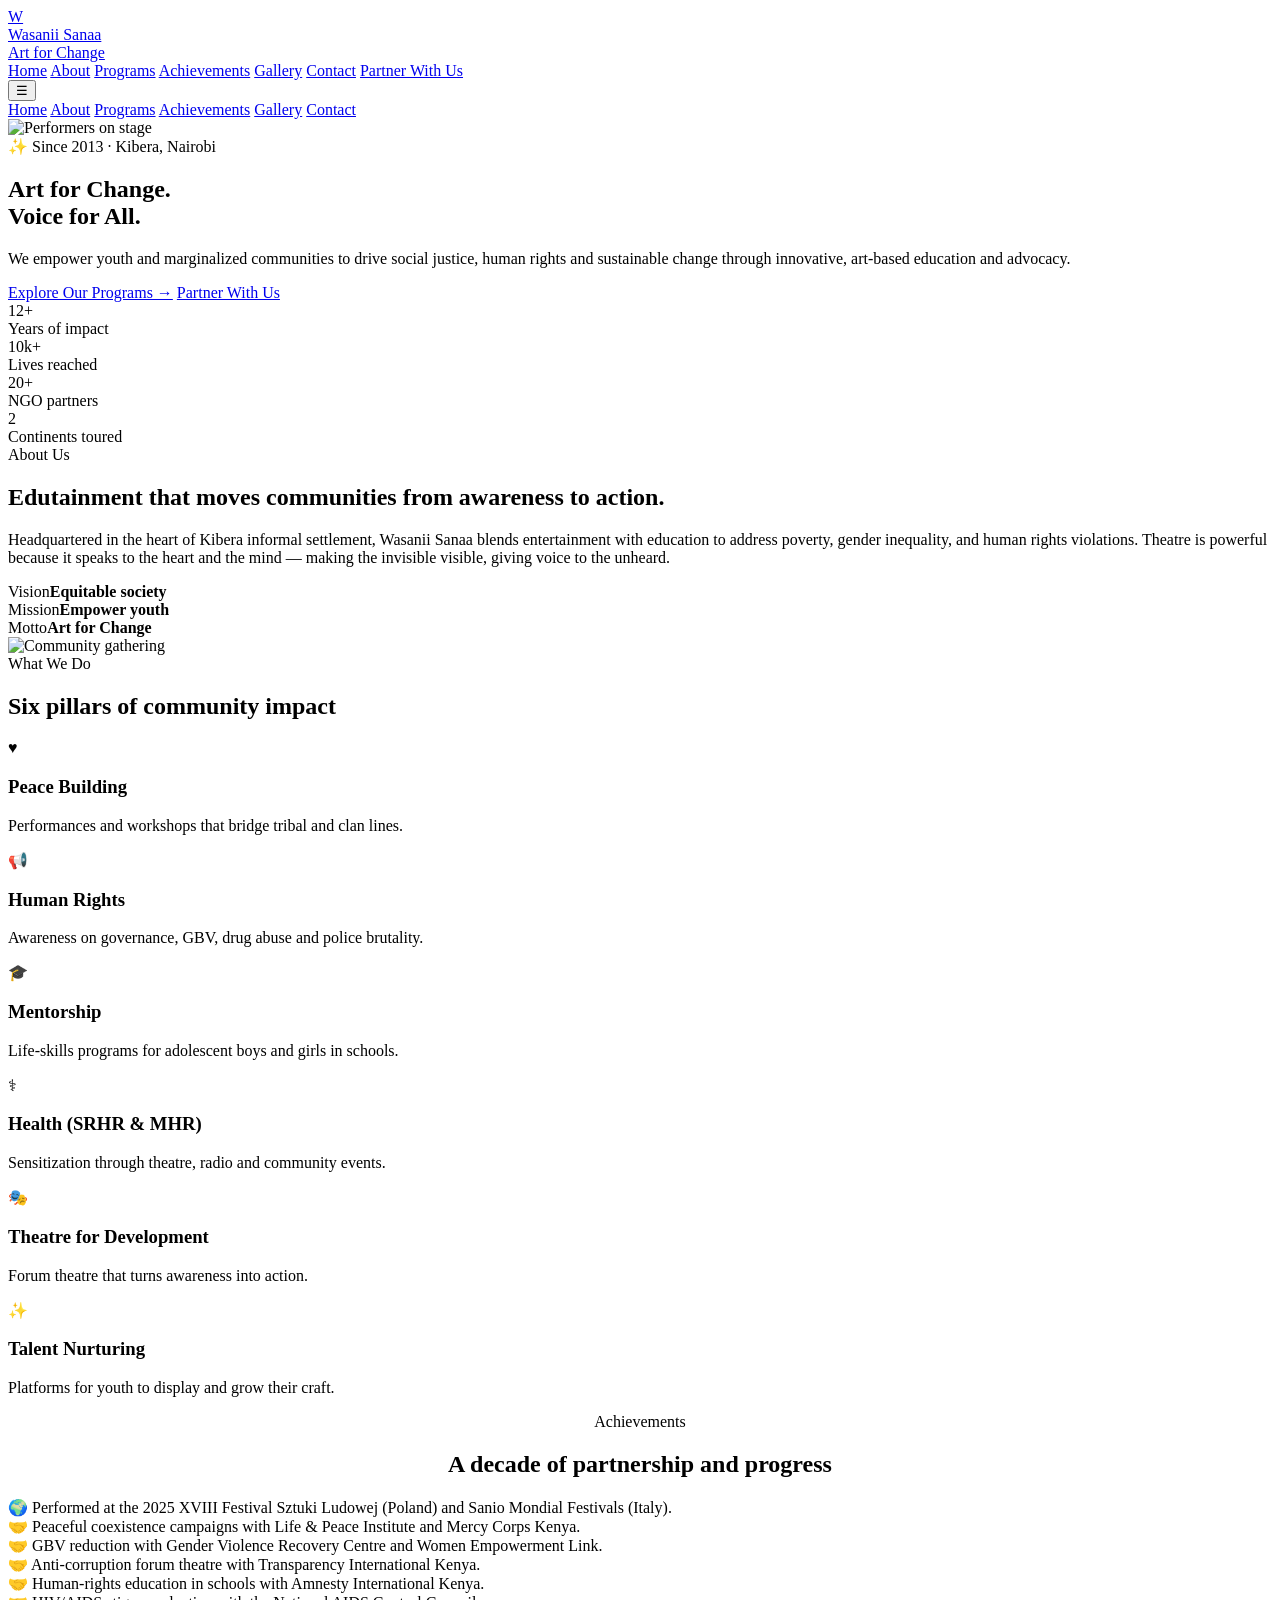
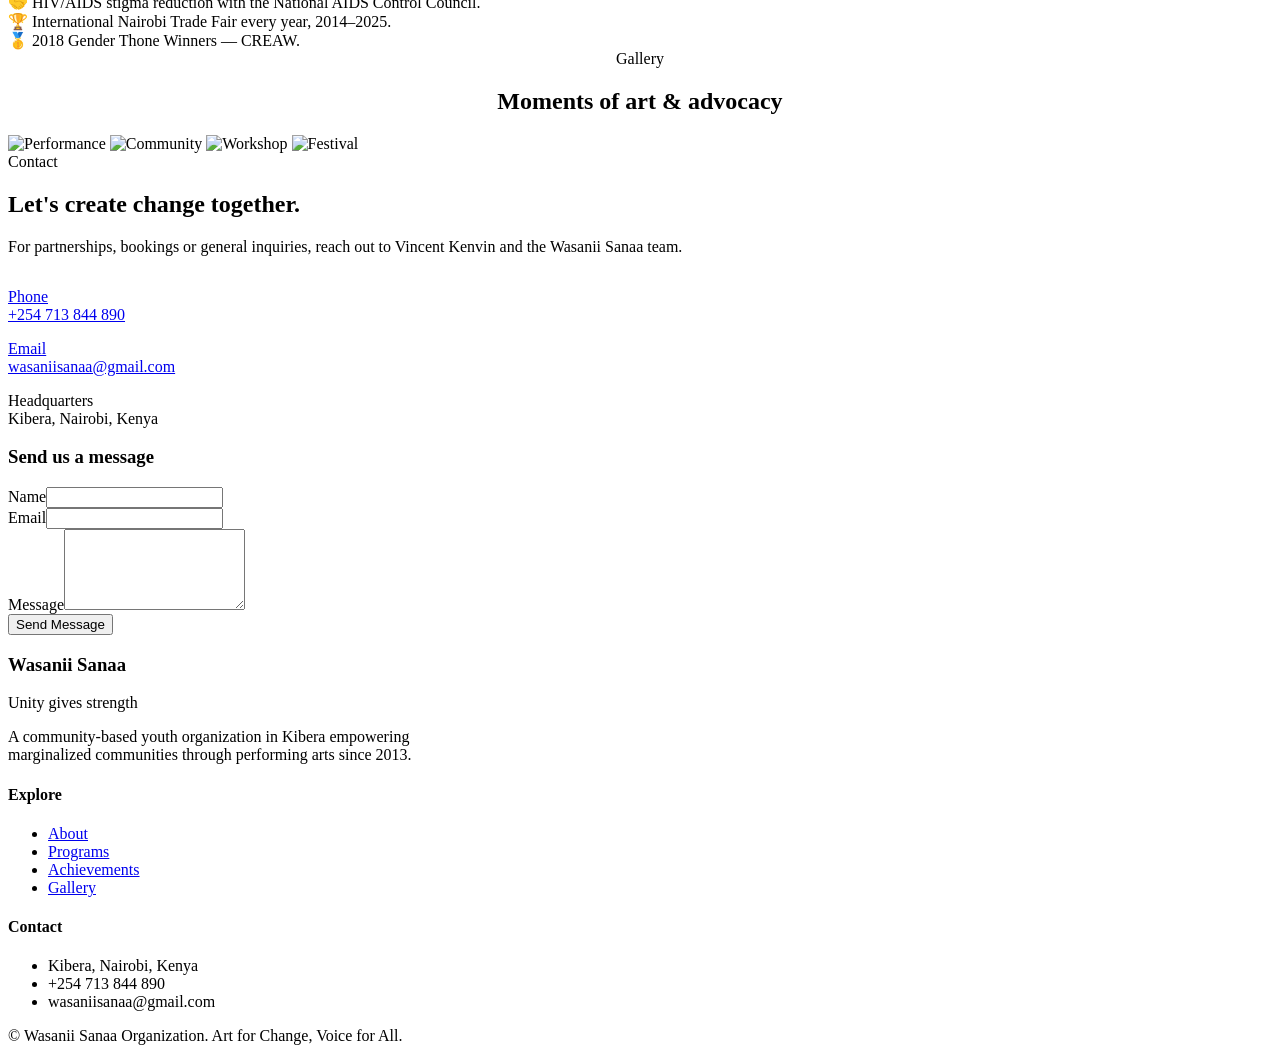
==== index.html @ 6feda457 "Rename index 3.html to index.html" ====
<!doctype html>
<html lang="en">
<head>
<meta charset="utf-8" />
<meta name="viewport" content="width=device-width,initial-scale=1" />
<title>Wasanii Sanaa — Art for Change, Voice for All</title>
<meta name="description" content="Kibera-based youth organization empowering communities through Theatre for Development, human rights education, mentorship and health programs." />
<link rel="preconnect" href="https://fonts.googleapis.com" />
<link rel="preconnect" href="https://fonts.gstatic.com" crossorigin />
<link href="https://fonts.googleapis.com/css2?family=Inter:wght@400;500;600;700&family=Playfair+Display:wght@600;700;800&display=swap" rel="stylesheet" />
<link rel="stylesheet" href="styles.css" />
</head>
<body>

<header class="header">
  <div class="container header-inner">
    <a href="#home" class="logo">
      <div class="logo-mark">W</div>
      <div>
        <div class="logo-name">Wasanii Sanaa</div>
        <div class="logo-tag">Art for Change</div>
      </div>
    </a>
    <nav class="nav">
      <a href="#home" class="active">Home</a>
      <a href="#about">About</a>
      <a href="#programs">Programs</a>
      <a href="#achievements">Achievements</a>
      <a href="#gallery">Gallery</a>
      <a href="#contact">Contact</a>
      <a href="#contact" class="btn-cta">Partner With Us</a>
    </nav>
    <button id="menuBtn" class="menu-btn" aria-label="Menu">☰</button>
  </div>
  <div id="mnav" class="mnav">
    <div class="container">
      <a href="#home">Home</a>
      <a href="#about">About</a>
      <a href="#programs">Programs</a>
      <a href="#achievements">Achievements</a>
      <a href="#gallery">Gallery</a>
      <a href="#contact">Contact</a>
    </div>
  </div>
</header>

<section id="home" class="hero">
  <img class="hero-img" src="https://images.unsplash.com/photo-1547234935-80c7145ec969?w=1600&q=80" alt="Performers on stage" />
  <div class="container hero-inner">
    <span class="eyebrow">✨ Since 2013 · Kibera, Nairobi</span>
    <h1>Art for Change.<br/><span class="accent">Voice for All.</span></h1>
    <p>We empower youth and marginalized communities to drive social justice, human rights and sustainable change through innovative, art-based education and advocacy.</p>
    <div class="hero-actions">
      <a href="#programs" class="btn-primary">Explore Our Programs →</a>
      <a href="#contact" class="btn-outline">Partner With Us</a>
    </div>
  </div>
</section>

<section class="stats">
  <div class="container stats-grid">
    <div><div class="stat-value">12+</div><div class="stat-label">Years of impact</div></div>
    <div><div class="stat-value">10k+</div><div class="stat-label">Lives reached</div></div>
    <div><div class="stat-value">20+</div><div class="stat-label">NGO partners</div></div>
    <div><div class="stat-value">2</div><div class="stat-label">Continents toured</div></div>
  </div>
</section>

<section id="about" class="about">
  <div class="container about-grid">
    <div>
      <span class="section-eyebrow">About Us</span>
      <h2 class="section-title">Edutainment that moves communities from awareness to action.</h2>
      <p>Headquartered in the heart of Kibera informal settlement, Wasanii Sanaa blends entertainment with education to address poverty, gender inequality, and human rights violations. Theatre is powerful because it speaks to the heart and the mind — making the invisible visible, giving voice to the unheard.</p>
      <div class="about-cards">
        <div class="about-card"><span>Vision</span><strong>Equitable society</strong></div>
        <div class="about-card"><span>Mission</span><strong>Empower youth</strong></div>
        <div class="about-card"><span>Motto</span><strong>Art for Change</strong></div>
      </div>
    </div>
    <img class="about-img" src="https://images.unsplash.com/photo-1531686264889-56fdcabd163f?w=900&q=80" alt="Community gathering" />
  </div>
</section>

<section id="programs" class="programs">
  <div class="container">
    <div class="programs-head">
      <span class="section-eyebrow">What We Do</span>
      <h2 class="section-title">Six pillars of community impact</h2>
    </div>
    <div class="programs-grid">
      <div class="program-card"><div class="program-icon">♥</div><h3>Peace Building</h3><p>Performances and workshops that bridge tribal and clan lines.</p></div>
      <div class="program-card"><div class="program-icon">📢</div><h3>Human Rights</h3><p>Awareness on governance, GBV, drug abuse and police brutality.</p></div>
      <div class="program-card"><div class="program-icon">🎓</div><h3>Mentorship</h3><p>Life-skills programs for adolescent boys and girls in schools.</p></div>
      <div class="program-card"><div class="program-icon">⚕</div><h3>Health (SRHR & MHR)</h3><p>Sensitization through theatre, radio and community events.</p></div>
      <div class="program-card"><div class="program-icon">🎭</div><h3>Theatre for Development</h3><p>Forum theatre that turns awareness into action.</p></div>
      <div class="program-card"><div class="program-icon">✨</div><h3>Talent Nurturing</h3><p>Platforms for youth to display and grow their craft.</p></div>
    </div>
  </div>
</section>

<section id="achievements" class="achievements container">
  <div style="text-align:center;max-width:36rem;margin:0 auto;">
    <span class="section-eyebrow">Achievements</span>
    <h2 class="section-title">A decade of partnership and progress</h2>
  </div>
  <div class="timeline">
    <div class="timeline-item">🌍 Performed at the 2025 XVIII Festival Sztuki Ludowej (Poland) and Sanio Mondial Festivals (Italy).</div>
    <div class="timeline-item">🤝 Peaceful coexistence campaigns with Life & Peace Institute and Mercy Corps Kenya.</div>
    <div class="timeline-item">🤝 GBV reduction with Gender Violence Recovery Centre and Women Empowerment Link.</div>
    <div class="timeline-item">🤝 Anti-corruption forum theatre with Transparency International Kenya.</div>
    <div class="timeline-item">🤝 Human-rights education in schools with Amnesty International Kenya.</div>
    <div class="timeline-item">🤝 HIV/AIDS stigma reduction with the National AIDS Control Council.</div>
    <div class="timeline-item">🏆 International Nairobi Trade Fair every year, 2014–2025.</div>
    <div class="timeline-item">🥇 2018 Gender Thone Winners — CREAW.</div>
  </div>
</section>

<section id="gallery" class="gallery">
  <div class="container">
    <div style="text-align:center;max-width:36rem;margin:0 auto;">
      <span class="section-eyebrow">Gallery</span>
      <h2 class="section-title">Moments of art &amp; advocacy</h2>
    </div>
    <div class="gallery-grid">
      <img src="https://images.unsplash.com/photo-1547234935-80c7145ec969?w=900&q=80" alt="Performance" />
      <img src="https://images.unsplash.com/photo-1531686264889-56fdcabd163f?w=900&q=80" alt="Community" />
      <img src="https://images.unsplash.com/photo-1517457373958-b7bdd4587205?w=900&q=80" alt="Workshop" />
      <img src="https://images.unsplash.com/photo-1519681393784-d120267933ba?w=900&q=80" alt="Festival" />
    </div>
  </div>
</section>

<section id="contact" class="contact-sec">
  <div class="container contact-grid">
    <div>
      <span class="section-eyebrow">Contact</span>
      <h2 class="section-title">Let's create change together.</h2>
      <p style="margin-top:1rem;color:var(--muted-fg);">For partnerships, bookings or general inquiries, reach out to Vincent Kenvin and the Wasanii Sanaa team.</p>
      <div style="margin-top:2rem;display:flex;flex-direction:column;gap:1rem;">
        <a href="tel:+254713844890" class="contact-card"><div class="label">Phone</div><div class="value">+254 713 844 890</div></a>
        <a href="mailto:wasaniisanaa@gmail.com" class="contact-card"><div class="label">Email</div><div class="value">wasaniisanaa@gmail.com</div></a>
        <div class="contact-card"><div class="label">Headquarters</div><div class="value">Kibera, Nairobi, Kenya</div></div>
      </div>
    </div>
    <form id="contactForm" class="contact-form">
      <h3>Send us a message</h3>
      <div class="field"><label for="name">Name</label><input id="name" name="name" required /></div>
      <div class="field"><label for="email">Email</label><input id="email" name="email" type="email" required /></div>
      <div class="field"><label for="message">Message</label><textarea id="message" name="message" rows="5" required></textarea></div>
      <button type="submit">Send Message</button>
    </form>
  </div>
</section>

<footer class="footer">
  <div class="container footer-grid">
    <div>
      <h3>Wasanii Sanaa</h3>
      <div class="tag">Unity gives strength</div>
      <p style="margin-top:1rem;max-width:28rem;">A community-based youth organization in Kibera empowering marginalized communities through performing arts since 2013.</p>
    </div>
    <div>
      <h4>Explore</h4>
      <ul>
        <li><a href="#about">About</a></li>
        <li><a href="#programs">Programs</a></li>
        <li><a href="#achievements">Achievements</a></li>
        <li><a href="#gallery">Gallery</a></li>
      </ul>
    </div>
    <div>
      <h4>Contact</h4>
      <ul>
        <li>Kibera, Nairobi, Kenya</li>
        <li>+254 713 844 890</li>
        <li>wasaniisanaa@gmail.com</li>
      </ul>
    </div>
  </div>
  <div class="footer-bar">
    <div class="container">© <span id="year"></span> Wasanii Sanaa Organization. Art for Change, Voice for All.</div>
  </div>
</footer>

<script src="script.js"></script>
</body>
</html>
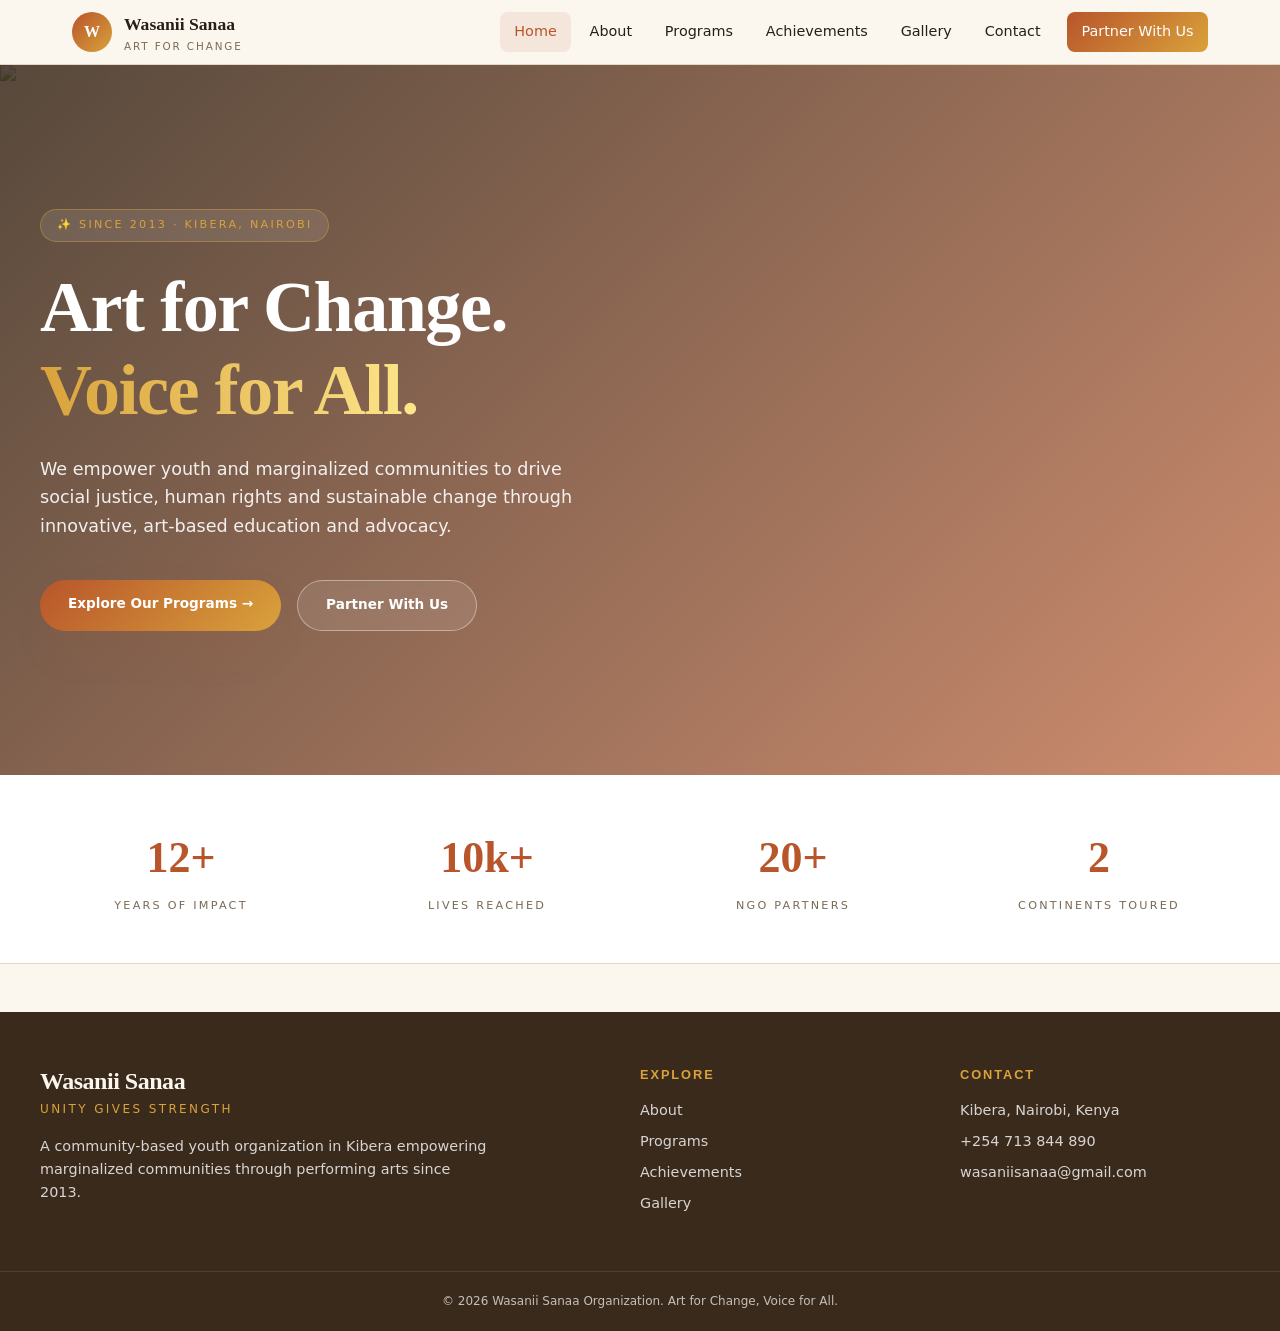
==== commit 546ac61f: "Update index.html" ====
--- a/index.html
+++ b/index.html
@@ -3,10 +3,7 @@
 <head>
 <meta charset="utf-8" />
 <meta name="viewport" content="width=device-width,initial-scale=1" />
-<title>Wasanii Sanaa — Art for Change, Voice for All</title>
-<meta name="description" content="Kibera-based youth organization empowering communities through Theatre for Development, human rights education, mentorship and health programs." />
-<link rel="preconnect" href="https://fonts.googleapis.com" />
-<link rel="preconnect" href="https://fonts.gstatic.com" crossorigin />
+<title>Wasanii Sanaa — Home</title>
 <link href="https://fonts.googleapis.com/css2?family=Inter:wght@400;500;600;700&family=Playfair+Display:wght@600;700;800&display=swap" rel="stylesheet" />
 <link rel="stylesheet" href="styles.css" />
 </head>
@@ -14,7 +11,7 @@
 
 <header class="header">
   <div class="container header-inner">
-    <a href="#home" class="logo">
+    <a href="index.html" class="logo">
       <div class="logo-mark">W</div>
       <div>
         <div class="logo-name">Wasanii Sanaa</div>
@@ -22,24 +19,24 @@
       </div>
     </a>
     <nav class="nav">
-      <a href="#home" class="active">Home</a>
-      <a href="#about">About</a>
-      <a href="#programs">Programs</a>
-      <a href="#achievements">Achievements</a>
-      <a href="#gallery">Gallery</a>
-      <a href="#contact">Contact</a>
-      <a href="#contact" class="btn-cta">Partner With Us</a>
+      <a href="index.html" class="active">Home</a>
+      <a href="about.html">About</a>
+      <a href="programs.html">Programs</a>
+      <a href="achievements.html">Achievements</a>
+      <a href="gallery.html">Gallery</a>
+      <a href="contact.html">Contact</a>
+      <a href="contact.html" class="btn-cta">Partner With Us</a>
     </nav>
     <button id="menuBtn" class="menu-btn" aria-label="Menu">☰</button>
   </div>
   <div id="mnav" class="mnav">
     <div class="container">
-      <a href="#home">Home</a>
-      <a href="#about">About</a>
-      <a href="#programs">Programs</a>
-      <a href="#achievements">Achievements</a>
-      <a href="#gallery">Gallery</a>
-      <a href="#contact">Contact</a>
+      <a href="index.html">Home</a>
+      <a href="about.html">About</a>
+      <a href="programs.html">Programs</a>
+      <a href="achievements.html">Achievements</a>
+      <a href="gallery.html">Gallery</a>
+      <a href="contact.html">Contact</a>
     </div>
   </div>
 </header>
@@ -51,8 +48,8 @@
     <h1>Art for Change.<br/><span class="accent">Voice for All.</span></h1>
     <p>We empower youth and marginalized communities to drive social justice, human rights and sustainable change through innovative, art-based education and advocacy.</p>
     <div class="hero-actions">
-      <a href="#programs" class="btn-primary">Explore Our Programs →</a>
-      <a href="#contact" class="btn-outline">Partner With Us</a>
+      <a href="programs.html" class="btn-primary">Explore Our Programs →</a>
+      <a href="contact.html" class="btn-outline">Partner With Us</a>
     </div>
   </div>
 </section>
@@ -66,93 +63,6 @@
   </div>
 </section>
 
-<section id="about" class="about">
-  <div class="container about-grid">
-    <div>
-      <span class="section-eyebrow">About Us</span>
-      <h2 class="section-title">Edutainment that moves communities from awareness to action.</h2>
-      <p>Headquartered in the heart of Kibera informal settlement, Wasanii Sanaa blends entertainment with education to address poverty, gender inequality, and human rights violations. Theatre is powerful because it speaks to the heart and the mind — making the invisible visible, giving voice to the unheard.</p>
-      <div class="about-cards">
-        <div class="about-card"><span>Vision</span><strong>Equitable society</strong></div>
-        <div class="about-card"><span>Mission</span><strong>Empower youth</strong></div>
-        <div class="about-card"><span>Motto</span><strong>Art for Change</strong></div>
-      </div>
-    </div>
-    <img class="about-img" src="https://images.unsplash.com/photo-1531686264889-56fdcabd163f?w=900&q=80" alt="Community gathering" />
-  </div>
-</section>
-
-<section id="programs" class="programs">
-  <div class="container">
-    <div class="programs-head">
-      <span class="section-eyebrow">What We Do</span>
-      <h2 class="section-title">Six pillars of community impact</h2>
-    </div>
-    <div class="programs-grid">
-      <div class="program-card"><div class="program-icon">♥</div><h3>Peace Building</h3><p>Performances and workshops that bridge tribal and clan lines.</p></div>
-      <div class="program-card"><div class="program-icon">📢</div><h3>Human Rights</h3><p>Awareness on governance, GBV, drug abuse and police brutality.</p></div>
-      <div class="program-card"><div class="program-icon">🎓</div><h3>Mentorship</h3><p>Life-skills programs for adolescent boys and girls in schools.</p></div>
-      <div class="program-card"><div class="program-icon">⚕</div><h3>Health (SRHR & MHR)</h3><p>Sensitization through theatre, radio and community events.</p></div>
-      <div class="program-card"><div class="program-icon">🎭</div><h3>Theatre for Development</h3><p>Forum theatre that turns awareness into action.</p></div>
-      <div class="program-card"><div class="program-icon">✨</div><h3>Talent Nurturing</h3><p>Platforms for youth to display and grow their craft.</p></div>
-    </div>
-  </div>
-</section>
-
-<section id="achievements" class="achievements container">
-  <div style="text-align:center;max-width:36rem;margin:0 auto;">
-    <span class="section-eyebrow">Achievements</span>
-    <h2 class="section-title">A decade of partnership and progress</h2>
-  </div>
-  <div class="timeline">
-    <div class="timeline-item">🌍 Performed at the 2025 XVIII Festival Sztuki Ludowej (Poland) and Sanio Mondial Festivals (Italy).</div>
-    <div class="timeline-item">🤝 Peaceful coexistence campaigns with Life & Peace Institute and Mercy Corps Kenya.</div>
-    <div class="timeline-item">🤝 GBV reduction with Gender Violence Recovery Centre and Women Empowerment Link.</div>
-    <div class="timeline-item">🤝 Anti-corruption forum theatre with Transparency International Kenya.</div>
-    <div class="timeline-item">🤝 Human-rights education in schools with Amnesty International Kenya.</div>
-    <div class="timeline-item">🤝 HIV/AIDS stigma reduction with the National AIDS Control Council.</div>
-    <div class="timeline-item">🏆 International Nairobi Trade Fair every year, 2014–2025.</div>
-    <div class="timeline-item">🥇 2018 Gender Thone Winners — CREAW.</div>
-  </div>
-</section>
-
-<section id="gallery" class="gallery">
-  <div class="container">
-    <div style="text-align:center;max-width:36rem;margin:0 auto;">
-      <span class="section-eyebrow">Gallery</span>
-      <h2 class="section-title">Moments of art &amp; advocacy</h2>
-    </div>
-    <div class="gallery-grid">
-      <img src="https://images.unsplash.com/photo-1547234935-80c7145ec969?w=900&q=80" alt="Performance" />
-      <img src="https://images.unsplash.com/photo-1531686264889-56fdcabd163f?w=900&q=80" alt="Community" />
-      <img src="https://images.unsplash.com/photo-1517457373958-b7bdd4587205?w=900&q=80" alt="Workshop" />
-      <img src="https://images.unsplash.com/photo-1519681393784-d120267933ba?w=900&q=80" alt="Festival" />
-    </div>
-  </div>
-</section>
-
-<section id="contact" class="contact-sec">
-  <div class="container contact-grid">
-    <div>
-      <span class="section-eyebrow">Contact</span>
-      <h2 class="section-title">Let's create change together.</h2>
-      <p style="margin-top:1rem;color:var(--muted-fg);">For partnerships, bookings or general inquiries, reach out to Vincent Kenvin and the Wasanii Sanaa team.</p>
-      <div style="margin-top:2rem;display:flex;flex-direction:column;gap:1rem;">
-        <a href="tel:+254713844890" class="contact-card"><div class="label">Phone</div><div class="value">+254 713 844 890</div></a>
-        <a href="mailto:wasaniisanaa@gmail.com" class="contact-card"><div class="label">Email</div><div class="value">wasaniisanaa@gmail.com</div></a>
-        <div class="contact-card"><div class="label">Headquarters</div><div class="value">Kibera, Nairobi, Kenya</div></div>
-      </div>
-    </div>
-    <form id="contactForm" class="contact-form">
-      <h3>Send us a message</h3>
-      <div class="field"><label for="name">Name</label><input id="name" name="name" required /></div>
-      <div class="field"><label for="email">Email</label><input id="email" name="email" type="email" required /></div>
-      <div class="field"><label for="message">Message</label><textarea id="message" name="message" rows="5" required></textarea></div>
-      <button type="submit">Send Message</button>
-    </form>
-  </div>
-</section>
-
 <footer class="footer">
   <div class="container footer-grid">
     <div>
@@ -163,10 +73,10 @@
     <div>
       <h4>Explore</h4>
       <ul>
-        <li><a href="#about">About</a></li>
-        <li><a href="#programs">Programs</a></li>
-        <li><a href="#achievements">Achievements</a></li>
-        <li><a href="#gallery">Gallery</a></li>
+        <li><a href="about.html">About</a></li>
+        <li><a href="programs.html">Programs</a></li>
+        <li><a href="achievements.html">Achievements</a></li>
+        <li><a href="gallery.html">Gallery</a></li>
       </ul>
     </div>
     <div>
--- a/styles.css
+++ b/styles.css
@@ -0,0 +1,243 @@
+/* Wasanii Sanaa — styles.css */
+:root {
+  --background: #fbf7ef;
+  --foreground: #2a1f17;
+  --primary: #b8552b;
+  --primary-fg: #fbf7ef;
+  --accent: #d9a23b;
+  --accent-fg: #2a1f17;
+  --earth: #3a2a1c;
+  --earth-fg: #fbf7ef;
+  --card: #ffffff;
+  --muted: #efe6d6;
+  --muted-fg: #7a6a55;
+  --border: #e3d8c2;
+  --shadow-warm: 0 20px 50px -20px rgba(184, 85, 43, 0.35);
+  --shadow-soft: 0 8px 30px -8px rgba(42, 31, 23, 0.12);
+  --gradient-warm: linear-gradient(135deg, #b8552b, #d9a23b);
+  --gradient-hero: linear-gradient(135deg, rgba(58, 42, 28, 0.85), rgba(184, 85, 43, 0.65));
+  --gradient-earth: linear-gradient(180deg, #fbf7ef, #efe6d6);
+}
+
+* { box-sizing: border-box; margin: 0; padding: 0; }
+html { scroll-behavior: smooth; }
+body {
+  background: var(--background);
+  color: var(--foreground);
+  font-family: 'Inter', system-ui, sans-serif;
+  line-height: 1.6;
+}
+h1, h2, h3, h4 {
+  font-family: 'Playfair Display', Georgia, serif;
+  letter-spacing: -0.02em;
+  line-height: 1.15;
+}
+a { color: inherit; text-decoration: none; }
+img { max-width: 100%; display: block; }
+button { cursor: pointer; font: inherit; border: 0; background: none; color: inherit; }
+input, textarea {
+  width: 100%; font: inherit; padding: 0.7rem 1rem; border-radius: 0.5rem;
+  border: 1px solid var(--border); background: var(--background); color: var(--foreground);
+}
+input:focus, textarea:focus { outline: none; border-color: var(--primary); }
+
+.container { max-width: 1200px; margin: 0 auto; padding: 0 1rem; }
+@media (min-width: 768px) { .container { padding: 0 2rem; } }
+
+/* Header */
+.header {
+  position: sticky; top: 0; z-index: 50;
+  background: rgba(251, 247, 239, 0.85);
+  backdrop-filter: blur(12px);
+  border-bottom: 1px solid var(--border);
+}
+.header-inner { display: flex; align-items: center; justify-content: space-between; height: 4rem; }
+.logo { display: flex; align-items: center; gap: 0.75rem; }
+.logo-mark {
+  width: 2.5rem; height: 2.5rem; border-radius: 50%;
+  background: var(--gradient-warm); color: #fff;
+  display: flex; align-items: center; justify-content: center;
+  font-family: 'Playfair Display', serif; font-weight: 700;
+}
+.logo-name { font-family: 'Playfair Display', serif; font-weight: 700; font-size: 1.1rem; }
+.logo-tag { font-size: 0.65rem; text-transform: uppercase; letter-spacing: 0.18em; color: var(--muted-fg); }
+
+.nav { display: none; align-items: center; gap: 0.25rem; }
+@media (min-width: 900px) { .nav { display: flex; } }
+.nav a {
+  padding: 0.5rem 0.9rem; border-radius: 0.5rem;
+  font-size: 0.9rem; font-weight: 500;
+  transition: background 0.2s, color 0.2s;
+}
+.nav a:hover { background: var(--muted); }
+.nav a.active { color: var(--primary); background: rgba(184, 85, 43, 0.1); }
+.btn-cta {
+  margin-left: 0.5rem;
+  padding: 0.55rem 1.3rem; border-radius: 999px;
+  background: var(--gradient-warm); color: #fff;
+  font-size: 0.85rem; font-weight: 600;
+  box-shadow: var(--shadow-warm);
+  transition: transform 0.2s;
+}
+.btn-cta:hover { transform: scale(1.05); }
+
+.menu-btn {
+  display: inline-flex; width: 2.5rem; height: 2.5rem;
+  align-items: center; justify-content: center; border-radius: 0.5rem;
+  font-size: 1.25rem;
+}
+.menu-btn:hover { background: var(--muted); }
+@media (min-width: 900px) { .menu-btn { display: none; } }
+
+.mnav { display: none; border-top: 1px solid var(--border); background: var(--background); }
+.mnav.open { display: block; }
+.mnav .container { display: flex; flex-direction: column; gap: 0.25rem; padding-top: 1rem; padding-bottom: 1rem; }
+.mnav a { padding: 0.6rem 0.75rem; border-radius: 0.5rem; font-weight: 500; font-size: 0.95rem; }
+
+/* Hero */
+.hero { position: relative; isolation: isolate; overflow: hidden; color: #fff; }
+.hero::before {
+  content: ''; position: absolute; inset: 0; background: var(--gradient-hero); z-index: -1;
+}
+.hero-img {
+  position: absolute; inset: 0; width: 100%; height: 100%; object-fit: cover; z-index: -2;
+}
+.hero-inner { padding: 6rem 0; }
+@media (min-width: 768px) { .hero-inner { padding: 9rem 0; } }
+.eyebrow {
+  display: inline-flex; align-items: center; gap: 0.5rem;
+  padding: 0.4rem 1rem; border-radius: 999px;
+  border: 1px solid rgba(217, 162, 59, 0.4); background: rgba(255,255,255,0.1);
+  font-size: 0.7rem; font-weight: 500;
+  text-transform: uppercase; letter-spacing: 0.2em; color: var(--accent);
+  backdrop-filter: blur(8px);
+}
+.hero h1 {
+  margin-top: 1.5rem; font-size: clamp(2.5rem, 6vw, 4.5rem); font-weight: 700; max-width: 48rem;
+}
+.hero h1 .accent {
+  background: linear-gradient(to right, var(--accent), #fde68a);
+  -webkit-background-clip: text; background-clip: text; color: transparent;
+}
+.hero p { margin-top: 1.5rem; max-width: 36rem; font-size: 1.1rem; color: rgba(255,255,255,0.9); }
+.hero-actions { margin-top: 2.5rem; display: flex; flex-wrap: wrap; gap: 1rem; }
+.btn-outline {
+  padding: 0.85rem 1.75rem; border-radius: 999px;
+  border: 1px solid rgba(255,255,255,0.4); background: rgba(255,255,255,0.1);
+  color: #fff; font-size: 0.85rem; font-weight: 600; backdrop-filter: blur(8px);
+  transition: background 0.2s;
+}
+.btn-outline:hover { background: rgba(255,255,255,0.2); }
+.btn-primary {
+  padding: 0.85rem 1.75rem; border-radius: 999px;
+  background: var(--gradient-warm); color: #fff;
+  font-size: 0.85rem; font-weight: 600;
+  box-shadow: var(--shadow-warm);
+  transition: transform 0.2s;
+}
+.btn-primary:hover { transform: scale(1.05); }
+
+/* Stats */
+.stats { background: var(--card); border-bottom: 1px solid var(--border); }
+.stats-grid {
+  display: grid; grid-template-columns: repeat(2, 1fr); gap: 1.5rem;
+  padding: 3rem 0; text-align: center;
+}
+@media (min-width: 768px) { .stats-grid { grid-template-columns: repeat(4, 1fr); } }
+.stat-value {
+  font-family: 'Playfair Display', serif; font-size: 2.75rem; font-weight: 700; color: var(--primary);
+}
+.stat-label { margin-top: 0.25rem; font-size: 0.7rem; text-transform: uppercase; letter-spacing: 0.2em; color: var(--muted-fg); }
+
+/* Sections */
+section.about, section.contact-sec { padding: 5rem 0; }
+.section-eyebrow { font-size: 0.7rem; font-weight: 600; text-transform: uppercase; letter-spacing: 0.2em; color: var(--primary); }
+.section-title { margin-top: 0.75rem; font-size: clamp(2rem, 4vw, 3rem); font-weight: 700; }
+
+.about-grid { display: grid; gap: 3rem; align-items: center; }
+@media (min-width: 768px) { .about-grid { grid-template-columns: 1fr 1fr; } }
+.about p { margin-top: 1.5rem; color: var(--muted-fg); font-size: 1.05rem; }
+.about-cards { margin-top: 2rem; display: grid; gap: 1rem; grid-template-columns: repeat(3, 1fr); }
+.about-card { padding: 1rem; background: var(--card); border: 1px solid var(--border); border-radius: 0.75rem; }
+.about-card span { font-size: 0.7rem; text-transform: uppercase; color: var(--muted-fg); }
+.about-card strong { display: block; margin-top: 0.25rem; font-family: 'Playfair Display', serif; font-weight: 700; }
+.about-img { border-radius: 1rem; box-shadow: var(--shadow-warm); }
+
+/* Programs */
+.programs { background: var(--gradient-earth); padding: 5rem 0; }
+.programs-head { max-width: 36rem; margin: 0 auto; text-align: center; }
+.programs-grid {
+  margin-top: 3.5rem; display: grid; gap: 1.5rem;
+  grid-template-columns: 1fr;
+}
+@media (min-width: 700px) { .programs-grid { grid-template-columns: repeat(2, 1fr); } }
+@media (min-width: 1024px) { .programs-grid { grid-template-columns: repeat(3, 1fr); } }
+.program-card {
+  padding: 1.75rem; background: var(--card);
+  border: 1px solid var(--border); border-radius: 1rem;
+  transition: transform 0.3s, box-shadow 0.3s;
+}
+.program-card:hover { transform: translateY(-4px); box-shadow: var(--shadow-warm); }
+.program-icon {
+  display: inline-flex; width: 3rem; height: 3rem; align-items: center; justify-content: center;
+  border-radius: 0.75rem; background: var(--gradient-warm); color: #fff; font-size: 1.25rem;
+}
+.program-card h3 { margin-top: 1.25rem; font-size: 1.25rem; }
+.program-card p { margin-top: 0.5rem; font-size: 0.9rem; color: var(--muted-fg); }
+
+/* Achievements */
+.achievements { padding: 5rem 0; max-width: 64rem; margin: 0 auto; }
+.timeline { margin-top: 3rem; display: flex; flex-direction: column; gap: 1rem; }
+.timeline-item {
+  padding: 1.25rem; background: var(--card);
+  border: 1px solid var(--border); border-radius: 0.75rem; box-shadow: var(--shadow-soft);
+}
+
+/* Gallery */
+.gallery { background: var(--gradient-earth); padding: 5rem 0; }
+.gallery-grid { margin-top: 3rem; display: grid; gap: 1.5rem; grid-template-columns: 1fr; }
+@media (min-width: 700px) { .gallery-grid { grid-template-columns: repeat(2, 1fr); } }
+.gallery-grid img { width: 100%; height: 18rem; object-fit: cover; border-radius: 1rem; box-shadow: var(--shadow-warm); }
+
+/* Contact */
+.contact-grid { display: grid; gap: 2.5rem; }
+@media (min-width: 768px) { .contact-grid { grid-template-columns: 1fr 1fr; } }
+.contact-card {
+  display: block; padding: 1.25rem; background: var(--card);
+  border: 1px solid var(--border); border-radius: 1rem; box-shadow: var(--shadow-soft);
+  transition: box-shadow 0.2s;
+}
+.contact-card:hover { box-shadow: var(--shadow-warm); }
+.contact-card .label { font-size: 0.7rem; text-transform: uppercase; color: var(--muted-fg); letter-spacing: 0.2em; }
+.contact-card .value { margin-top: 0.25rem; font-family: 'Playfair Display', serif; font-size: 1.25rem; font-weight: 600; word-break: break-word; }
+.contact-form {
+  padding: 2rem; background: var(--card);
+  border: 1px solid var(--border); border-radius: 1rem; box-shadow: var(--shadow-soft);
+}
+.contact-form h3 { font-size: 1.5rem; }
+.contact-form .field { margin-top: 1rem; }
+.contact-form label { font-size: 0.85rem; font-weight: 500; }
+.contact-form .field input, .contact-form .field textarea { margin-top: 0.25rem; }
+.contact-form button {
+  margin-top: 1.5rem; width: 100%; padding: 0.85rem 1.5rem;
+  border-radius: 999px; background: var(--gradient-warm);
+  color: #fff; font-weight: 600; box-shadow: var(--shadow-warm);
+  transition: transform 0.2s;
+}
+.contact-form button:hover { transform: scale(1.02); }
+
+/* Footer */
+.footer { margin-top: 3rem; background: var(--earth); color: var(--earth-fg); }
+.footer-grid {
+  display: grid; gap: 2.5rem; padding: 3.5rem 0;
+  grid-template-columns: 1fr;
+}
+@media (min-width: 768px) { .footer-grid { grid-template-columns: 2fr 1fr 1fr; } }
+.footer h3 { font-size: 1.5rem; }
+.footer .tag { margin-top: 0.25rem; font-size: 0.75rem; text-transform: uppercase; letter-spacing: 0.2em; color: var(--accent); }
+.footer p, .footer li { color: rgba(255,255,255,0.8); font-size: 0.9rem; }
+.footer h4 { font-family: 'Inter', sans-serif; font-size: 0.8rem; text-transform: uppercase; letter-spacing: 0.15em; color: var(--accent); }
+.footer ul { list-style: none; margin-top: 1rem; display: flex; flex-direction: column; gap: 0.5rem; }
+.footer a:hover { color: var(--accent); }
+.footer-bar { border-top: 1px solid rgba(255,255,255,0.1); }
+.footer-bar div { padding: 1.25rem 0; text-align: center; font-size: 0.75rem; color: rgba(255,255,255,0.7); }
